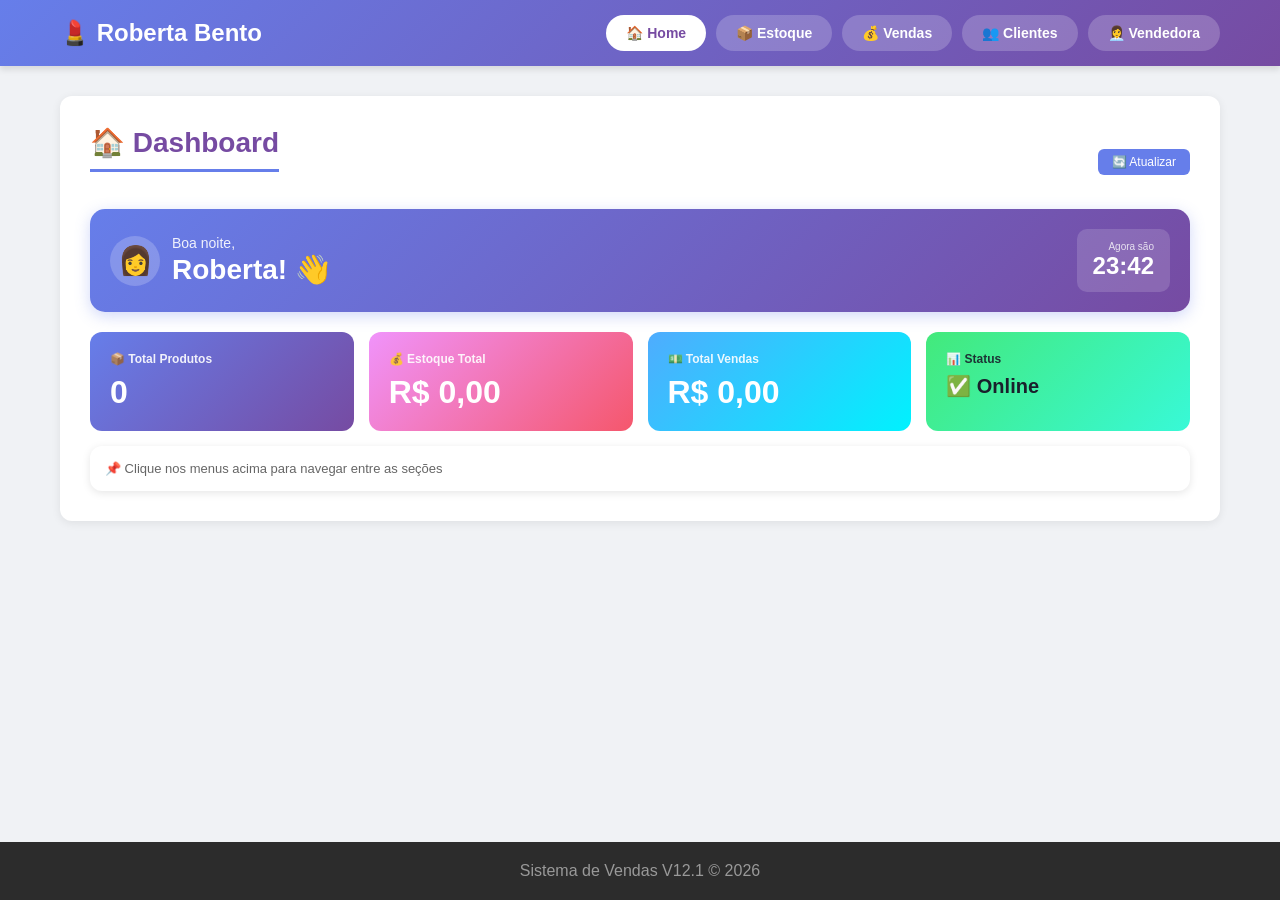
==== index.html @ 7f538a21 "Atualizar o index.html" ====
<!DOCTYPE html>
<html lang="pt-BR">
<head>
  <meta charset="UTF-8">
  <meta name="viewport" content="width=device-width, initial-scale=1.0">
  <title>💄 Sistema de Vendas</title>
  <link rel="stylesheet" href="style.css">
  <meta name="viewport" content="width=device-width, initial-scale=1.0, maximum-scale=1.0, user-scalable=no, shrink-to-fit=no">
</head>
<body>

  <header>
    <div class="header-container">
      <h1>💄 Roberta Bento</h1>

      <nav>
        <button class="nav-btn active" data-page="home"> 🏠 Home </button>
        <button class="nav-btn" data-page="estoque"> 📦 Estoque </button>
        <button class="nav-btn" data-page="vendas"> 💰 Vendas </button>
        <button class="nav-btn" data-page="clientes"> 👥 Clientes </button>
        <button class="nav-btn" data-page="vendedora"> 👩‍💼 Vendedora </button>
      </nav>
    </div>
  </header>

  <main id="app">
    <!-- Conteúdo será renderizado aqui -->
  </main>

  <footer>
    Sistema de Vendas V12.1 © 2026
  </footer>

  <script src="script6.js"></script>
</body>
</html>
---- style.css ----
/* ============================================
   RESET E ESTILOS GERAIS
   ============================================ */
* {
  margin: 0;
  padding: 0;
  box-sizing: border-box;
}

html {
  overflow-x: hidden;
  width: 100%;
  position: relative;
}

body {
  font-family: 'Segoe UI', Tahoma, Geneva, Verdana, sans-serif;
  background: #f0f2f5;
  color: #333;
  min-height: 100vh;
  display: flex;
  flex-direction: column;
  overflow-x: hidden;
  width: 100%;
  position: relative;
}

/* ============================================
   HEADER E NAVEGAÇÃO
   ============================================ */
header {
  background: linear-gradient(135deg, #667eea 0%, #764ba2 100%);
  color: white;
  padding: 15px 0;
  box-shadow: 0 4px 6px rgba(0,0,0,0.1);
  position: sticky;
  top: 0;
  z-index: 100;
}

.header-container {
  max-width: 1200px;
  margin: 0 auto;
  padding: 0 20px;
  display: flex;
  justify-content: space-between;
  align-items: center;
  flex-wrap: wrap;
  gap: 15px;
}

header h1 {
  font-size: 24px;
  font-weight: 700;
}

nav {
  display: flex;
  gap: 10px;
  flex-wrap: wrap;
}

.nav-btn {
  background: rgba(255,255,255,0.2);
  color: white;
  border: none;
  padding: 10px 20px;
  border-radius: 25px;
  cursor: pointer;
  font-size: 14px;
  font-weight: 600;
  transition: all 0.3s ease;
}

.nav-btn:hover {
  background: rgba(255,255,255,0.3);
  transform: translateY(-2px);
}

.nav-btn.active {
  background: white;
  color: #764ba2;
}

/* ============================================
   CONTEÚDO PRINCIPAL
   ============================================ */
main {
  flex: 1;
  max-width: 1200px;
  margin: 0 auto;
  padding: 30px 20px;
  width: 100%;
  overflow-x: hidden;
}

section {
  background: white;
  padding: 30px;
  border-radius: 12px;
  box-shadow: 0 2px 10px rgba(0,0,0,0.08);
  animation: fadeIn 0.4s ease-in;
}

@keyframes fadeIn {
  from {
    opacity: 0;
    transform: translateY(20px);
  }
  to {
    opacity: 1;
    transform: translateY(0);
  }
}

section h2 {
  color: #764ba2;
  margin-bottom: 25px;
  font-size: 28px;
  border-bottom: 3px solid #667eea;
  padding-bottom: 10px;
}

/* ============================================
   HOME
   ============================================ */
.home-grid {
  display: grid;
  grid-template-columns: repeat(auto-fit, minmax(200px, 1fr));
  gap: 20px;
  margin-top: 20px;
}

.home-card {
  background: #f8f9ff;
  padding: 25px;
  border-radius: 10px;
  text-align: center;
  transition: transform 0.3s ease;
  border: 2px solid transparent;
}

.home-card:hover {
  transform: translateY(-5px);
  border-color: #667eea;
}

.home-card h3 {
  font-size: 32px;
  color: #667eea;
  margin-bottom: 5px;
}

.home-card p {
  color: #666;
  font-size: 14px;
}

/* ============================================
   FORMULÁRIOS
   ============================================ */
form {
  max-width: 500px;
}

.form-group {
  margin-bottom: 20px;
}

.form-group label {
  display: block;
  font-weight: 600;
  margin-bottom: 5px;
  color: #555;
}

.form-group input,
.form-group select {
  width: 100%;
  padding: 12px;
  border: 2px solid #e0e0e0;
  border-radius: 8px;
  font-size: 14px;
  transition: border-color 0.3s ease;
}

.form-group input:focus,
.form-group select:focus {
  outline: none;
  border-color: #667eea;
}

.btn-submit {
  background: linear-gradient(135deg, #667eea 0%, #764ba2 100%);
  color: white;
  border: none;
  padding: 14px 30px;
  border-radius: 8px;
  font-size: 16px;
  font-weight: 600;
  cursor: pointer;
  transition: all 0.3s ease;
  width: 100%;
}

.btn-submit:hover {
  transform: translateY(-2px);
  box-shadow: 0 4px 12px rgba(102, 126, 234, 0.4);
}

.btn-submit:active {
  transform: translateY(0);
}

/* ============================================
   TABELAS
   ============================================ */
.table-container {
  overflow-x: auto;
  margin-top: 20px;
  -webkit-overflow-scrolling: touch;
}

table {
  width: 100%;
  border-collapse: collapse;
  background: white;
  border-radius: 8px;
  overflow: hidden;
}

thead {
  background: linear-gradient(135deg, #667eea 0%, #764ba2 100%);
  color: white;
}

th {
  padding: 15px;
  text-align: left;
  font-weight: 600;
}

td {
  padding: 12px 15px;
  border-bottom: 1px solid #eee;
}

tr:hover {
  background: #f8f9ff;
  cursor: pointer;
}

tbody tr:last-child td {
  border-bottom: none;
}

/* Status de estoque */
.status-badge {
  display: inline-block;
  padding: 4px 12px;
  border-radius: 20px;
  font-size: 12px;
  font-weight: 600;
}

.status-green {
  background: #e8f5e9;
  color: #2e7d32;
}

.status-yellow {
  background: #fff3e0;
  color: #e65100;
}

.status-red {
  background: #ffebee;
  color: #c62828;
}

/* ============================================
   MENSAGENS DE FEEDBACK
   ============================================ */
.msg-success {
  background: #e8f5e9;
  color: #2e7d32;
  padding: 15px;
  border-radius: 8px;
  margin-top: 15px;
  border-left: 4px solid #4caf50;
}

.msg-error {
  background: #ffebee;
  color: #c62828;
  padding: 15px;
  border-radius: 8px;
  margin-top: 15px;
  border-left: 4px solid #f44336;
}

.msg-info {
  background: #e3f2fd;
  color: #0d47a1;
  padding: 15px;
  border-radius: 8px;
  margin-top: 15px;
  border-left: 4px solid #2196f3;
}

/* ============================================
   DETALHES DO PRODUTO
   ============================================ */
.detalhes-container {
  background: #f8f9ff;
  padding: 20px;
  border-radius: 10px;
  border: 2px solid #667eea;
  margin: 20px 0;
  animation: fadeIn 0.3s ease-in;
}

.detalhes-container h3 {
  color: #667eea;
  margin-bottom: 15px;
}

/* ============================================
   FILTRO E BUSCA
   ============================================ */
.filtro-container {
  display: flex;
  gap: 15px;
  flex-wrap: wrap;
  margin-bottom: 20px;
  align-items: center;
}

.filtro-container select {
  flex: 1;
  min-width: 250px;
  padding: 12px;
  border: 2px solid #e0e0e0;
  border-radius: 8px;
  font-size: 14px;
}

.filtro-container button {
  padding: 12px 24px;
  background: #667eea;
  color: white;
  border: none;
  border-radius: 8px;
  cursor: pointer;
  font-weight: 600;
  transition: all 0.3s ease;
}

.filtro-container button:hover {
  background: #764ba2;
  transform: translateY(-2px);
}

/* ============================================
   FOOTER
   ============================================ */
footer {
  background: #2c2c2c;
  color: #999;
  text-align: center;
  padding: 20px;
  margin-top: 30px;
}

/* ============================================
   RESPONSIVIDADE
   ============================================ */
@media (max-width: 768px) {
  .header-container {
    flex-direction: column;
    align-items: stretch;
    text-align: center;
  }
  
  nav {
    justify-content: center;
  }
  
  .nav-btn {
    padding: 8px 14px;
    font-size: 12px;
  }
  
  section {
    padding: 20px 15px;
  }
  
  section h2 {
    font-size: 22px;
  }
  
  .home-grid {
    grid-template-columns: 1fr 1fr;
  }
  
  .filtro-container {
    flex-direction: column;
  }
  
  .filtro-container select {
    min-width: 100%;
  }
  
  table {
    font-size: 13px;
  }
  
  th, td {
    padding: 8px 10px;
  }
}

@media (max-width: 480px) {
  .home-grid {
    grid-template-columns: 1fr;
  }
  
  header h1 {
    font-size: 18px;
  }
  
  .nav-btn {
    font-size: 11px;
    padding: 6px 12px;
  }
}

/* ============================================
   BLOQUEIO DE ZOOM E DESLIZAMENTO LATERAL
   ============================================ */

/* Bloqueia zoom em todos os elementos */
* {
  touch-action: manipulation;
  -ms-touch-action: manipulation;
}

/* Previne zoom em dispositivos móveis */
html, body {
  touch-action: manipulation;
  -ms-touch-action: manipulation;
  -webkit-text-size-adjust: 100%;
  -ms-text-size-adjust: 100%;
}

/* Bloqueia zoom especificamente para inputs no iOS */
input, select, textarea {
  font-size: 16px; /* Previne zoom automático do iOS */
  touch-action: manipulation;
  -ms-touch-action: manipulation;
}

/* Previne seleção de texto (opcional, se desejar) */
/* 
body {
  -webkit-user-select: none;
  -moz-user-select: none;
  -ms-user-select: none;
  user-select: none;
}
*/

/* Previne gestos de zoom no navegador */
@media screen and (-webkit-min-device-pixel-ratio: 0) {
  body {
    -webkit-text-size-adjust: none;
  }
}
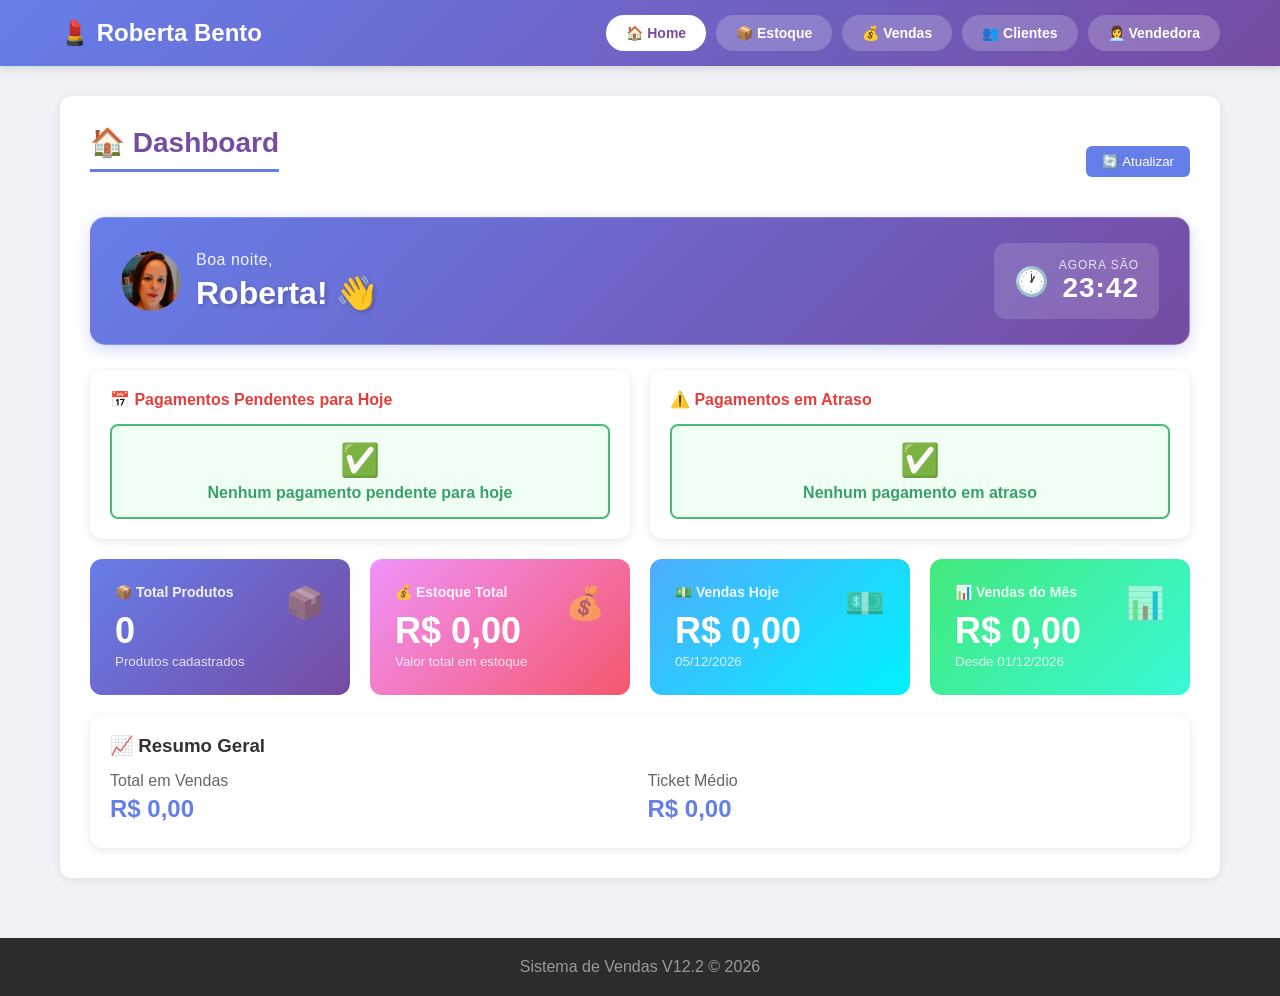
==== commit af6dd16d: "Atualizar o index.html" ====
--- a/index.html
+++ b/index.html
@@ -28,9 +28,9 @@
   </main>
 
   <footer>
-    Sistema de Vendas V12.1 © 2026
+    Sistema de Vendas V12.2 © 2026
   </footer>
 
-  <script src="script6.js"></script>
+  <script src="script5.js"></script>
 </body>
 </html>
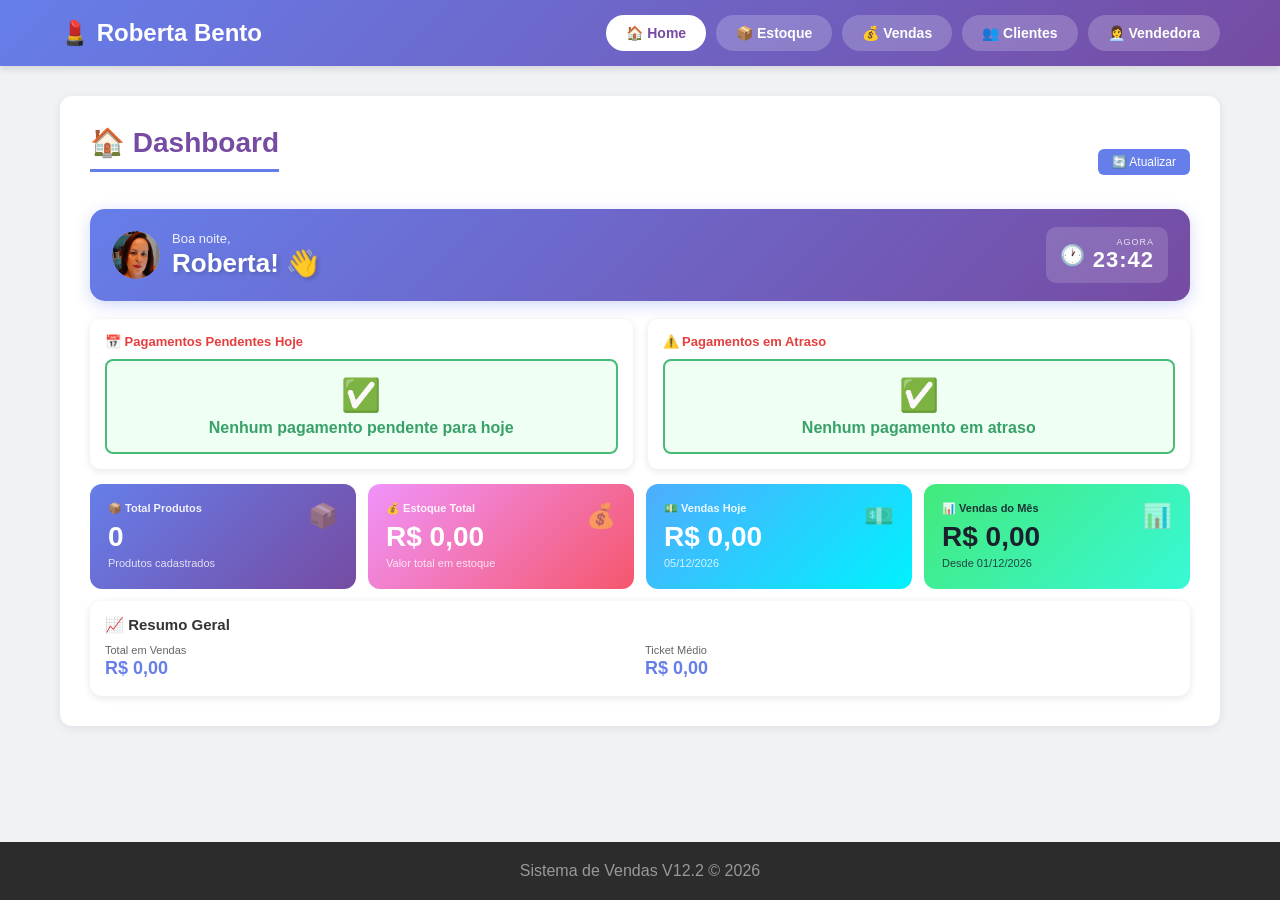
==== commit 888be609: "Atualizar o index.html" ====
--- a/index.html
+++ b/index.html
@@ -31,6 +31,6 @@
     Sistema de Vendas V12.2 © 2026
   </footer>
 
-  <script src="script5.js"></script>
+  <script src="script7.js"></script>
 </body>
 </html>
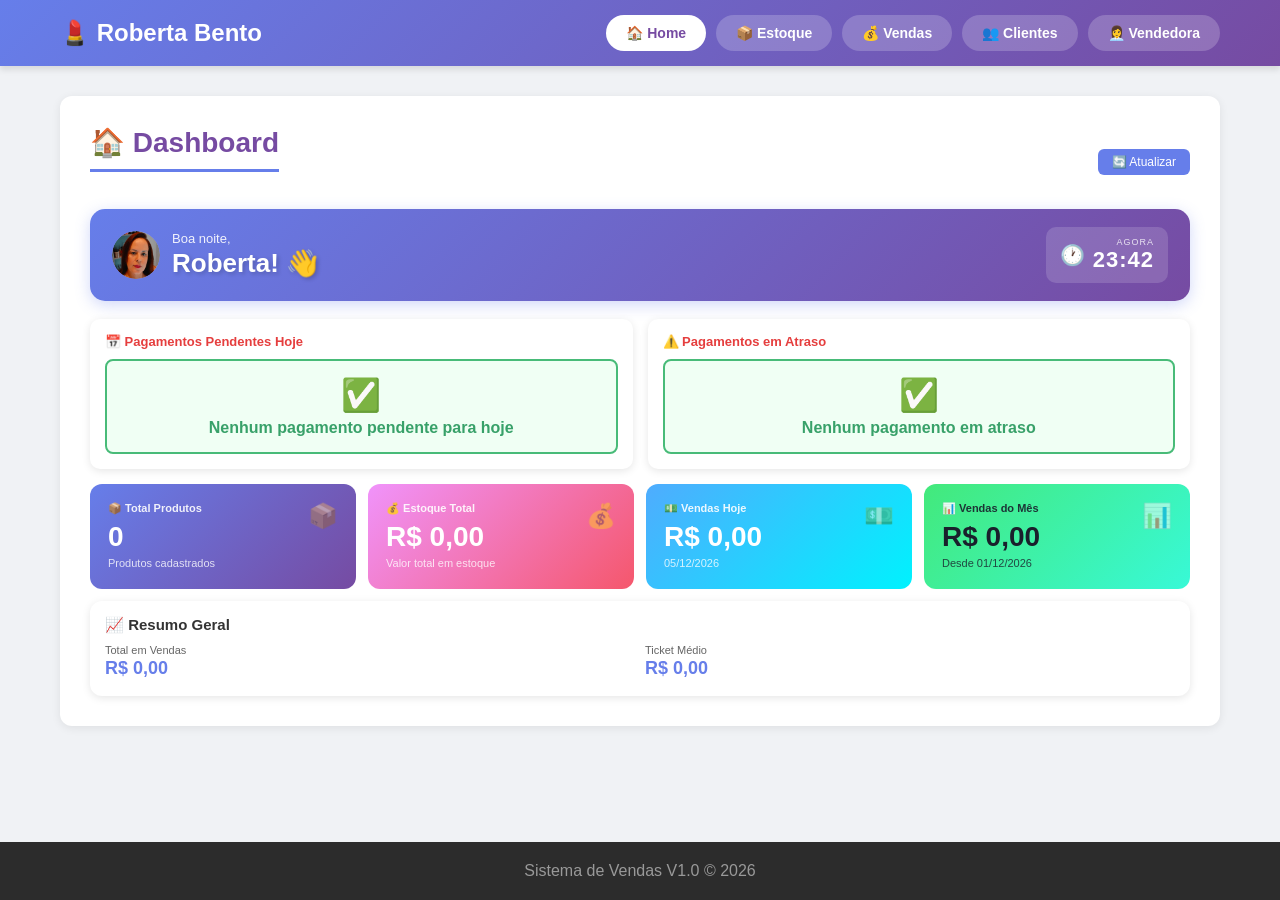
==== commit 8c8b4016: "Atualizar o index.html" ====
--- a/index.html
+++ b/index.html
@@ -28,7 +28,7 @@
   </main>
 
   <footer>
-    Sistema de Vendas V12.2 © 2026
+    Sistema de Vendas V1.0 © 2026
   </footer>
 
   <script src="script7.js"></script>
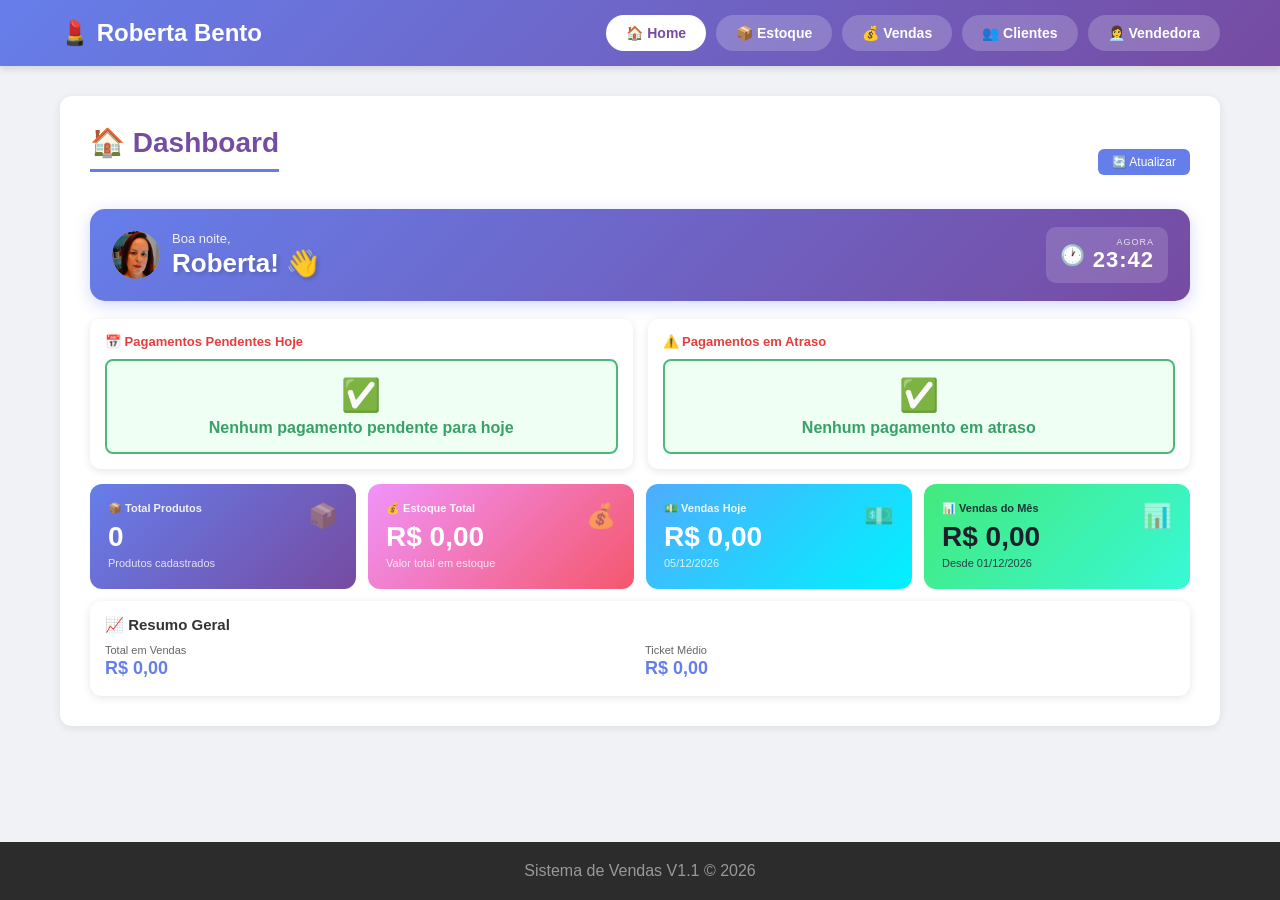
==== commit 6a21cdd4: "Atualizar o index.html" ====
--- a/index.html
+++ b/index.html
@@ -28,7 +28,7 @@
   </main>
 
   <footer>
-    Sistema de Vendas V1.0 © 2026
+    Sistema de Vendas V1.1 © 2026
   </footer>
 
   <script src="script7.js"></script>
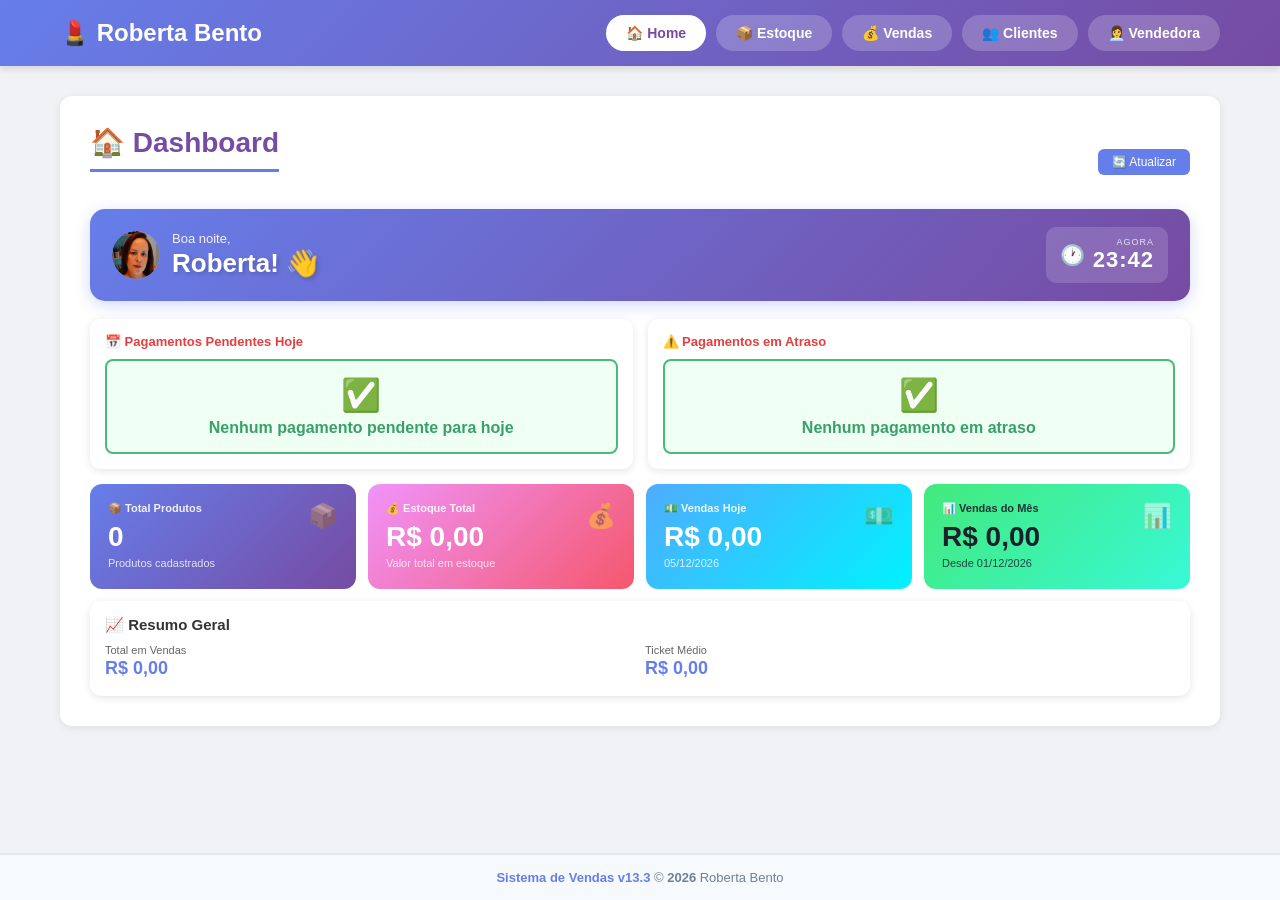
==== commit 084d9d2c: "Atualizar o index.html" ====
--- a/index.html
+++ b/index.html
@@ -28,7 +28,9 @@
   </main>
 
   <footer>
-    Sistema de Vendas V1.1 © 2026
+    <div class="footer-container">
+      <span class="versao-sistema"></span> &copy; <span id="ano-atual"></span> Roberta Bento
+    </div>
   </footer>
 
   <script src="script7.js"></script>
--- a/style.css
+++ b/style.css
@@ -361,15 +361,43 @@
   transform: translateY(-2px);
 }
 
-/* ============================================
+/* ============================================================
    FOOTER
-   ============================================ */
+   ============================================================ */
 footer {
-  background: #2c2c2c;
-  color: #999;
-  text-align: center;
-  padding: 20px;
-  margin-top: 30px;
+    background: #f7fafc;
+    border-top: 2px solid #e2e8f0;
+    padding: 15px 20px;
+    margin-top: 30px;
+    text-align: center;
+}
+
+.footer-container {
+    max-width: 1200px;
+    margin: 0 auto;
+    font-size: 13px;
+    color: #718096;
+}
+
+.footer-container .versao-sistema {
+    font-weight: 600;
+    color: #667eea;
+}
+
+.footer-container #ano-atual {
+    font-weight: 600;
+}
+
+/* Responsivo */
+@media (max-width: 768px) {
+    footer {
+        padding: 12px 15px;
+        margin-top: 20px;
+    }
+    
+    .footer-container {
+        font-size: 11px;
+    }
 }
 
 /* ============================================
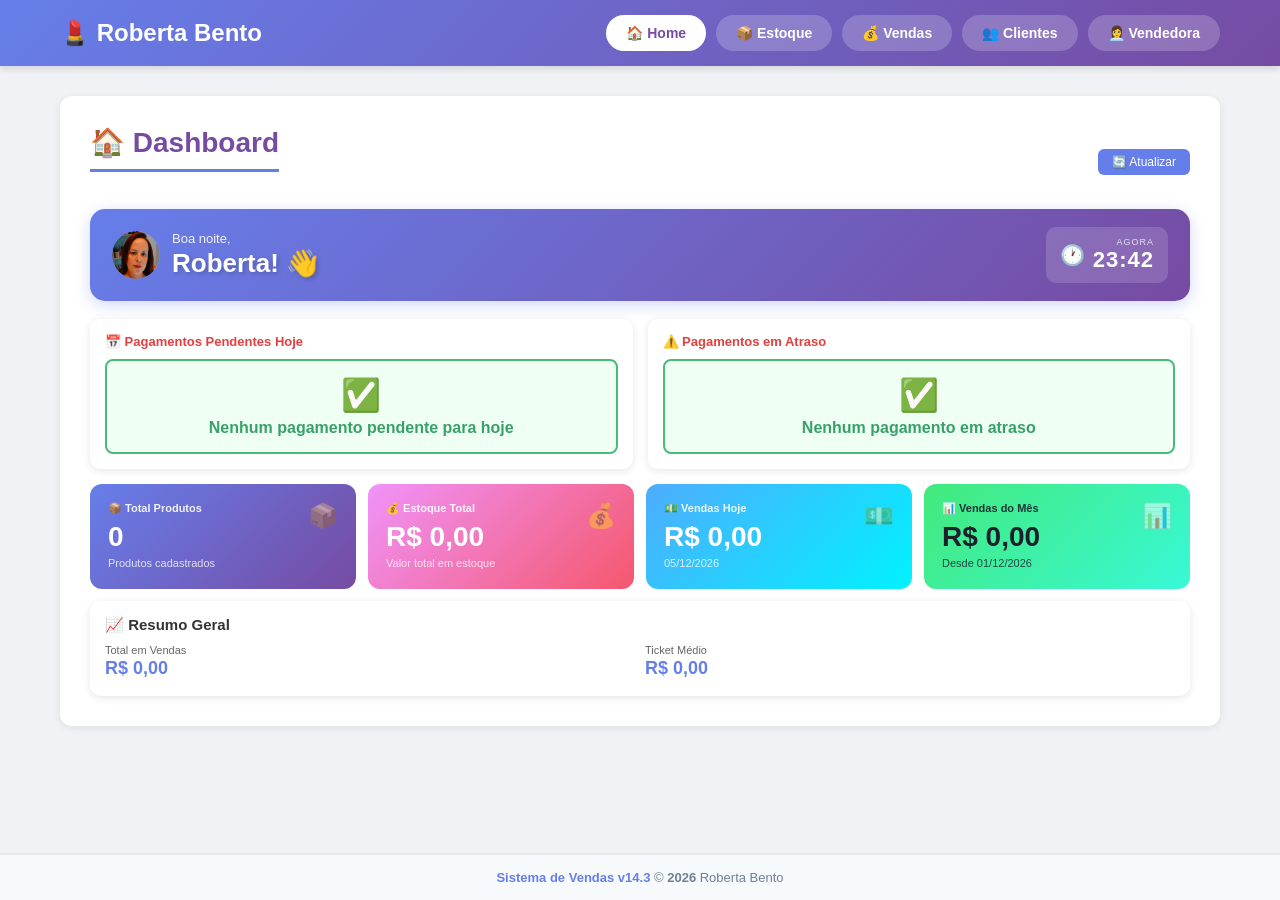
==== commit 4cf7cf6c: "Replace script7.js with script1.js in index.html" ====
--- a/index.html
+++ b/index.html
@@ -33,6 +33,6 @@
     </div>
   </footer>
 
-  <script src="script7.js"></script>
+  <script src="script1.js"></script>
 </body>
-</html>+</html>
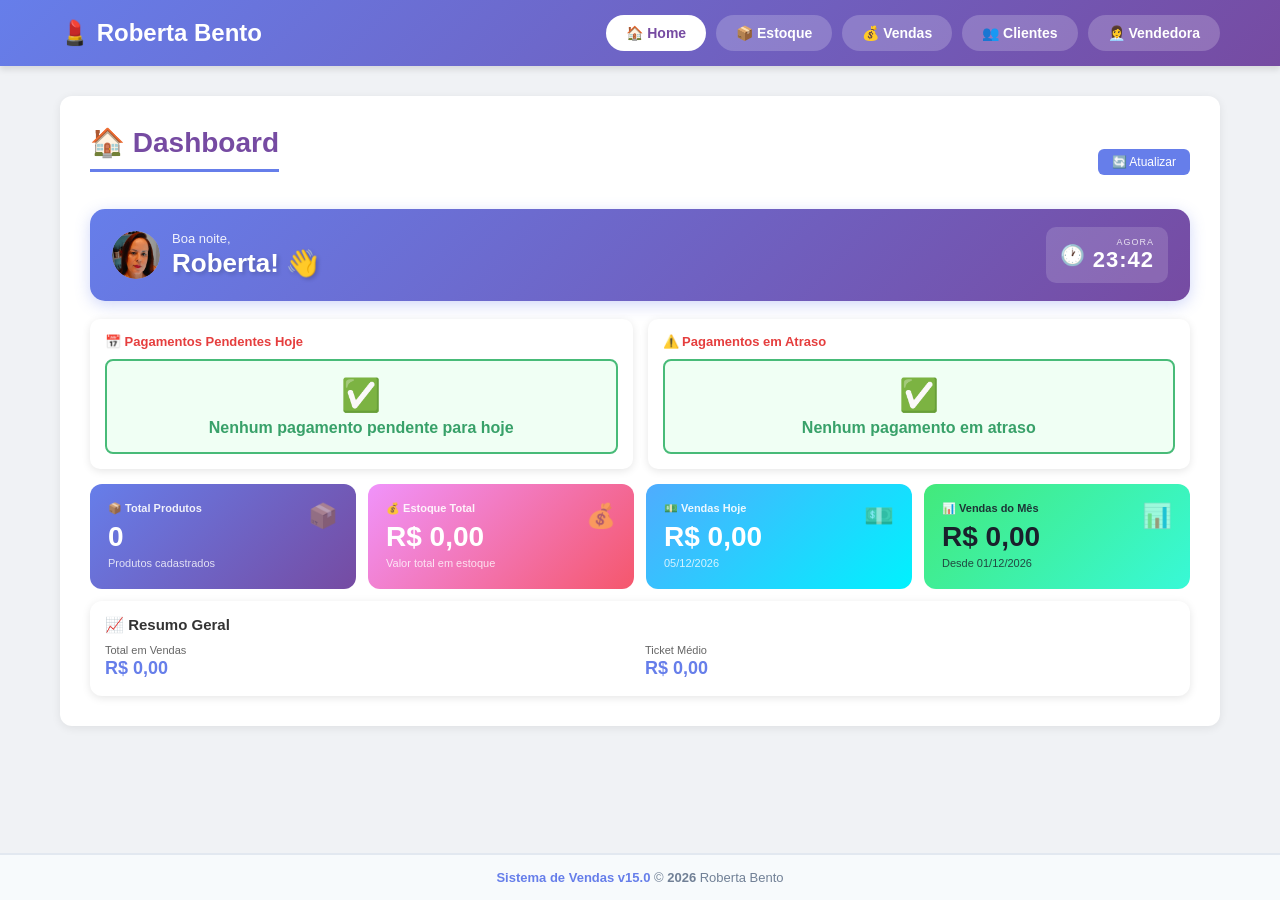
==== commit df332d75: "Replace script1.js with script2.js in index.html" ====
--- a/index.html
+++ b/index.html
@@ -33,6 +33,6 @@
     </div>
   </footer>
 
-  <script src="script1.js"></script>
+  <script src="script2.js"></script>
 </body>
 </html>
